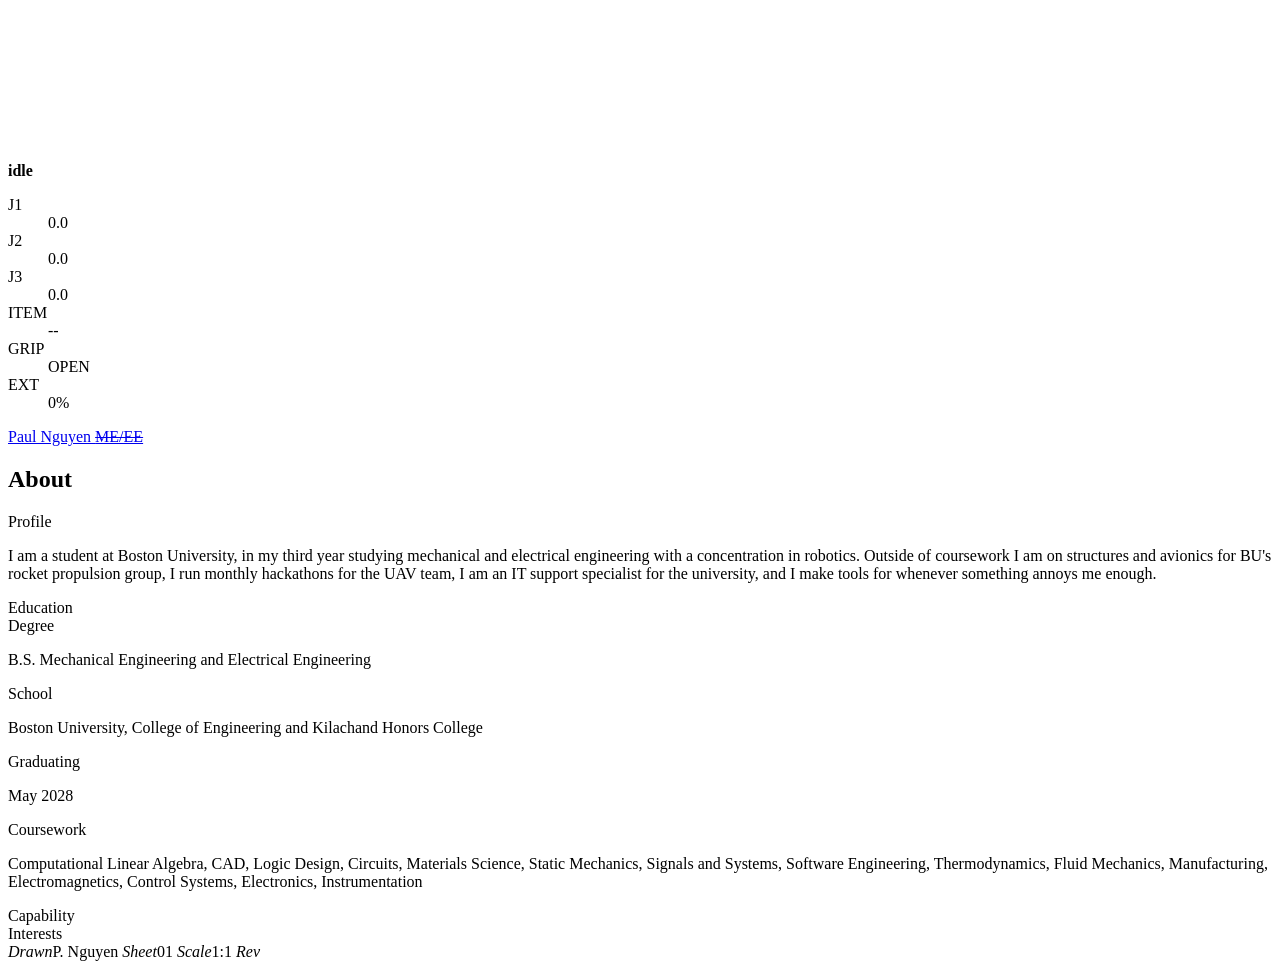
==== about.html @ bc16fede "Add files via upload" ====
<!DOCTYPE html>
<html lang="en">
<head>
<meta charset="UTF-8">
<meta name="viewport" content="width=device-width, initial-scale=1.0">
<title>About · Paul Nguyen</title>
<meta name="description" content="Paul Nguyen: education, capability and interests. Mechanical and electrical engineering at Boston University.">
<link rel="preconnect" href="https://fonts.googleapis.com">
<link rel="preconnect" href="https://fonts.gstatic.com" crossorigin>
<link href="https://fonts.googleapis.com/css2?family=Archivo:wght@400..800&family=DM+Mono:wght@400;500&display=swap" rel="stylesheet">
<link rel="stylesheet" href="assets/styles.css">
<link rel="icon" href="assets/favicon.svg" type="image/svg+xml">
<link rel="alternate icon" href="assets/favicon.ico" sizes="32x32">
<link rel="apple-touch-icon" href="assets/apple-touch-icon.png">
</head>
<body data-page="about">

<div class="frame" id="frame" aria-hidden="true"></div>

<div class="stage" id="stage" aria-hidden="true">
  <svg id="arm" xmlns="http://www.w3.org/2000/svg">
    <defs>
      <pattern id="hatch" width="6" height="6" patternUnits="userSpaceOnUse" patternTransform="rotate(45)">
        <line x1="0" y1="0" x2="0" y2="6" stroke="#10151A" stroke-width=".8"/>
      </pattern>
    </defs>
    <g id="gEnv"></g>
    <g id="gBase"></g>
    <g id="gChain"></g>
    <g id="gStrut"></g>
  </svg>
</div>

<div class="note">
  <b id="nMode">idle</b>
  <dl>
    <dt>J1</dt><dd id="nJ1">0.0</dd>
    <dt>J2</dt><dd id="nJ2">0.0</dd>
    <dt>J3</dt><dd id="nJ3">0.0</dd>
    <dt>ITEM</dt><dd id="nI">--</dd>
    <dt>GRIP</dt><dd id="nP">OPEN</dd>
    <dt>EXT</dt><dd id="nR" class="m">0%</dd>
  </dl>
</div>

<header class="bar">
  <a class="brand" href="index.html">Paul Nguyen <s>ME/EE</s></a>
  <nav class="tabs" id="tabs" aria-label="Sections"></nav>
</header>

<main class="shell" id="shell">

  <section class="view on" data-view="about">
    <div class="band"><h2>About</h2><span class="tag">Profile</span></div>
    <div class="brief">
      <p class="lede">I am a student at Boston University, in my third year studying mechanical and electrical engineering with a concentration in robotics. Outside of coursework I am on structures and avionics for BU's rocket propulsion group, I run monthly hackathons for the UAV team, I am an IT support specialist for the university, and I make tools for whenever something annoys me enough.</p>
      <div class="figs" id="aboutFigs"></div>
    </div>

    <div class="sub">Education</div>
    <div class="rows">
      <div data-target>
        <div class="k">Degree</div>
        <div class="v"><p class="set">B.S. Mechanical Engineering and Electrical Engineering</p></div>
      </div>
      <div data-target>
        <div class="k">School</div>
        <div class="v"><p class="set">Boston University, College of Engineering and Kilachand Honors College</p></div>
      </div>
      <div data-target>
        <div class="k">Graduating</div>
        <div class="v"><p class="set">May 2028</p></div>
      </div>
      <div data-target>
        <div class="k">Coursework</div>
        <div class="v"><p class="set">Computational Linear Algebra, CAD, Logic Design, Circuits, Materials Science, Static Mechanics, Signals and Systems, Software Engineering, Thermodynamics, Fluid Mechanics, Manufacturing, Electromagnetics, Control Systems, Electronics, Instrumentation</p></div>
      </div>
    </div>

    <div class="sub">Capability</div>
    <div class="skills" id="capability"></div>

    <div class="sub">Interests</div>
    <div class="tiles" id="interests"></div>
  </section>

</main>

<div class="titleblock">
  <div>
    <span><em>Drawn</em>P. Nguyen</span>
    <span><em>Sheet</em><i id="tbSheet" style="font-style:normal">01</i></span>
    <span><em>Scale</em>1:1</span>
    <span><em>Rev</em><i id="tbYear" style="font-style:normal"></i></span>
  </div>
</div>

<script src="assets/content.js"></script>
<script src="assets/site.js"></script>
<script src="assets/arm.js"></script>
</body>
</html>
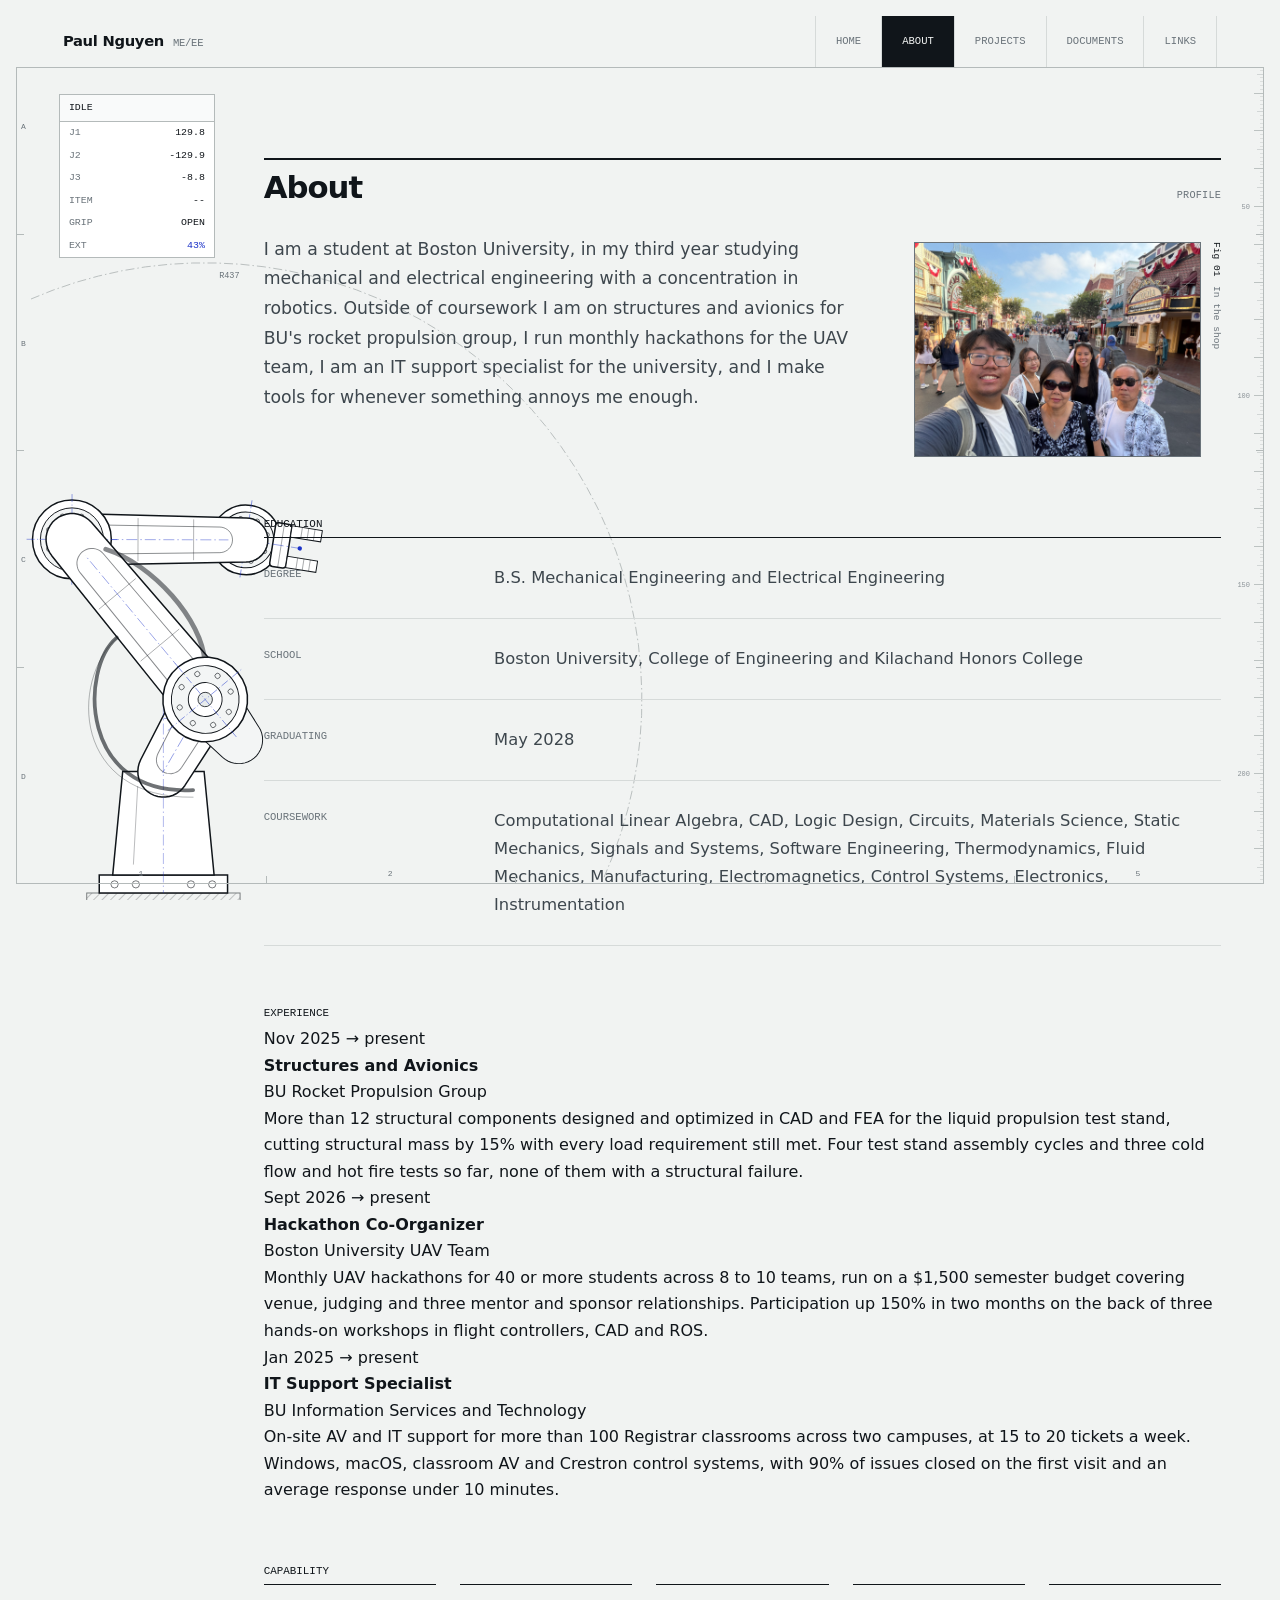
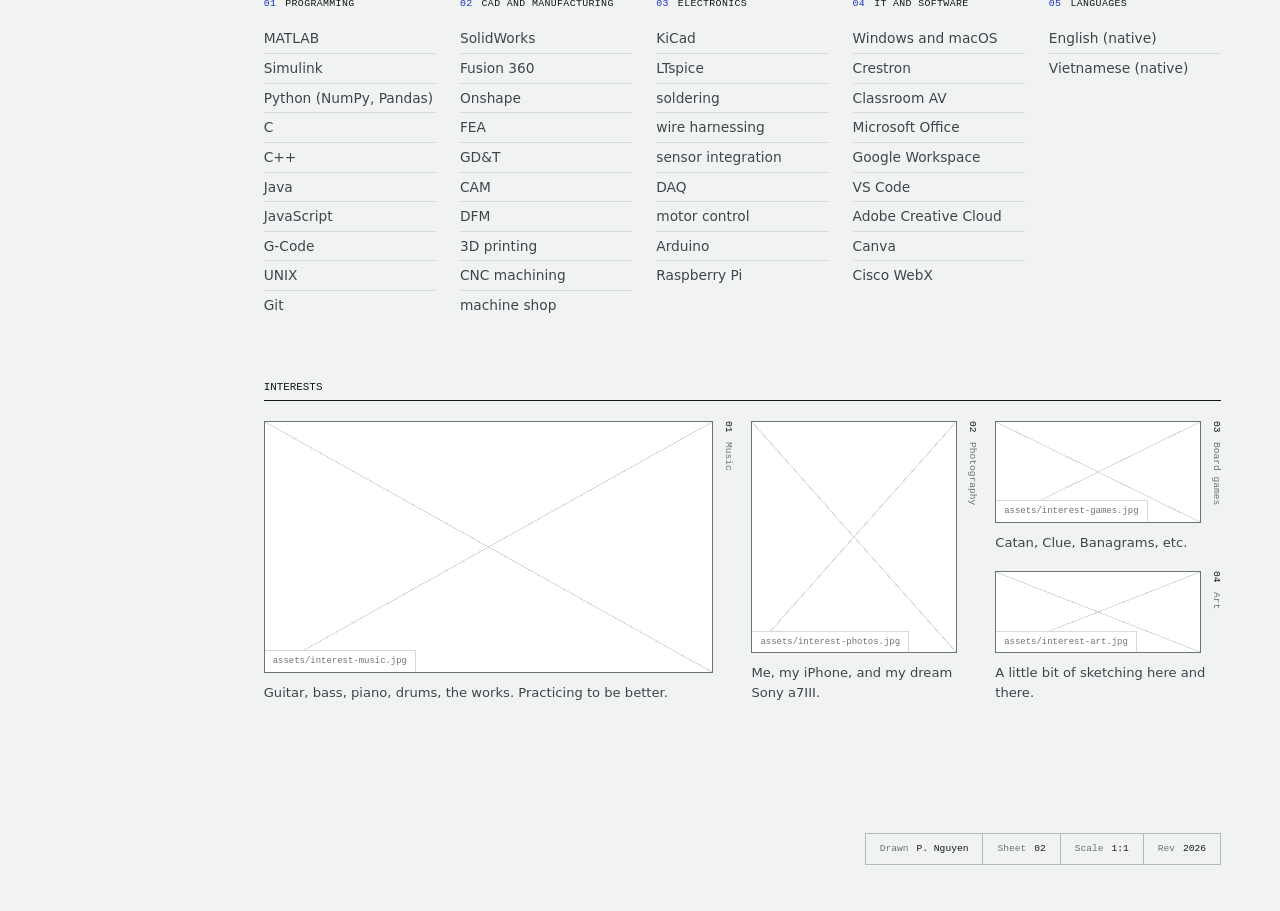
==== commit 3a313d00: "Add files via upload" ====
--- a/about.html
+++ b/about.html
@@ -16,6 +16,32 @@
 <body data-page="about">
 
 <div class="frame" id="frame" aria-hidden="true"></div>
+
+<dialog class="sheet" id="intDlg" aria-labelledby="intTitle">
+  <div class="sheet-head">
+    <span class="sheet-no" id="intNo" aria-live="polite"></span>
+    <button class="sheet-x" id="intX" type="button" aria-label="Close">&#215;</button>
+  </div>
+  <button class="sheet-b prev" id="intPrev" type="button" aria-label="Previous interest">&#8249;</button>
+  <button class="sheet-b next" id="intNext" type="button" aria-label="Next interest">&#8250;</button>
+  <div class="sheet-body">
+    <div class="sheet-grid one">
+      <div class="sheet-tx"><h3 id="intTitle"></h3></div>
+      <div class="sheet-fig" id="intFig"></div>
+    </div>
+  </div>
+</dialog>
+
+<dialog class="lens" id="lens" aria-label="Enlarged view">
+  <button class="shots-b prev" id="lensPrev" type="button" aria-label="Previous picture">&#8249;</button>
+  <button class="shots-b next" id="lensNext" type="button" aria-label="Next picture">&#8250;</button>
+  <div class="lens-box" id="lensBox"></div>
+  <div class="lens-foot">
+    <span id="lensCap"></span>
+    <span class="lens-no" id="lensNo"></span>
+    <button class="lens-x" id="lensX" type="button" aria-label="Close">&#215;</button>
+  </div>
+</dialog>
 
 <div class="stage" id="stage" aria-hidden="true">
   <svg id="arm" xmlns="http://www.w3.org/2000/svg">
@@ -77,6 +103,34 @@
       </div>
     </div>
 
+    <div class="sub">Experience</div>
+    <div class="track">
+      <div class="stint" data-target>
+        <div class="st-when">Nov 2025 &rarr; present</div>
+        <div>
+          <h4>Structures and Avionics</h4>
+          <div class="st-org">BU Rocket Propulsion Group</div>
+          <p>More than 12 structural components designed and optimized in CAD and FEA for the liquid propulsion test stand, cutting structural mass by 15% with every load requirement still met. Four test stand assembly cycles and three cold flow and hot fire tests so far, none of them with a structural failure.</p>
+        </div>
+      </div>
+      <div class="stint" data-target>
+        <div class="st-when">Sept 2026 &rarr; present</div>
+        <div>
+          <h4>Hackathon Co-Organizer</h4>
+          <div class="st-org">Boston University UAV Team</div>
+          <p>Monthly UAV hackathons for 40 or more students across 8 to 10 teams, run on a $1,500 semester budget covering venue, judging and three mentor and sponsor relationships. Participation up 150% in two months on the back of three hands-on workshops in flight controllers, CAD and ROS.</p>
+        </div>
+      </div>
+      <div class="stint" data-target>
+        <div class="st-when">Jan 2025 &rarr; present</div>
+        <div>
+          <h4>IT Support Specialist</h4>
+          <div class="st-org">BU Information Services and Technology</div>
+          <p>On-site AV and IT support for more than 100 Registrar classrooms across two campuses, at 15 to 20 tickets a week. Windows, macOS, classroom AV and Crestron control systems, with 90% of issues closed on the first visit and an average response under 10 minutes.</p>
+        </div>
+      </div>
+    </div>
+
     <div class="sub">Capability</div>
     <div class="skills" id="capability"></div>
 
@@ -99,4 +153,4 @@
 <script src="assets/site.js"></script>
 <script src="assets/arm.js"></script>
 </body>
-</html>
+</html>
--- a/assets/styles.css
+++ b/assets/styles.css
@@ -0,0 +1,923 @@
+/* ===========================================================
+   SHEET TOKENS
+   =========================================================== */
+:root{
+  color-scheme: light;
+
+  --paper:  #F1F3F2;
+  --sheet:  #F9FAFA;
+  --white:  #FFFFFF;
+
+  --ink:    #10151A;
+  --ink-2:  #3D464D;
+  --ink-3:  #6A737A;
+
+  --rule:   #D6DAD9;
+  --rule-2: #B4BABA;
+
+  --mark:   #1B32C8;
+  --hover:  #FFFFFF;
+
+  --mono: 'DM Mono', ui-monospace, 'SFMono-Regular', Menlo, Consolas, monospace;
+  --sans: 'Archivo', system-ui, -apple-system, 'Segoe UI', Helvetica, sans-serif;
+
+  --bar: 52px;
+  --inset: 16px;
+  --pad: clamp(22px, 4.6vw, 62px);
+  --lane: 0px;
+}
+@media (min-width: 920px){ :root{ --lane: clamp(150px, 16vw, 250px); } }
+
+*{ box-sizing: border-box; margin: 0; padding: 0; border-radius: 0; }
+
+body{
+  background: var(--paper);
+  color: var(--ink);
+  font-family: var(--sans);
+  font-size: 16px;
+  line-height: 1.66;
+  min-height: 100vh;
+  overflow-x: hidden;
+  -webkit-font-smoothing: antialiased;
+}
+body::before{
+  content:"";
+  position: fixed; top: 0; left: 0; right: 0;
+  height: var(--inset);
+  background: var(--paper);
+  z-index: 44;
+}
+
+a{ color: inherit; }
+::selection{ background: var(--mark); color: #fff; }
+:focus-visible{ outline: 2px solid var(--mark); outline-offset: 2px; }
+
+/* ===========================================================
+   DRAWING FRAME
+   =========================================================== */
+.frame{
+  position: fixed;
+  inset: var(--inset);
+  border: 1px solid var(--rule-2);
+  pointer-events: none;
+  z-index: 40;
+}
+.frame i{
+  position: absolute;
+  font-family: var(--mono);
+  font-size: 8px;
+  color: var(--ink-3);
+  font-style: normal;
+}
+@media (max-width: 919px){ :root{ --inset: 8px; } .frame i{ display: none; } }
+
+/* ===========================================================
+   TYPE
+   =========================================================== */
+h1,h2,h3{ font-family: var(--sans); line-height: 1.14; }
+h1{ font-weight: 800; letter-spacing: -.045em; line-height: .95; }
+h2{ font-weight: 700; letter-spacing: -.032em; }
+h3{ font-weight: 700; letter-spacing: -.018em; }
+
+.tag{
+  font-family: var(--mono);
+  font-size: .64rem;
+  color: var(--ink-3);
+  text-transform: uppercase;
+  letter-spacing: .02em;
+}
+
+/* ===========================================================
+   NAV
+   =========================================================== */
+.bar{
+  position: fixed;
+  top: var(--inset); left: var(--inset); right: var(--inset);
+  height: var(--bar);
+  display: flex; align-items: center; justify-content: space-between;
+  gap: 14px;
+  padding: 0 calc(var(--pad) - var(--inset) + 4px);
+  background: var(--paper);
+  border-bottom: 1px solid var(--rule-2);
+  z-index: 45;
+}
+
+.brand{
+  font-family: var(--sans);
+  font-size: .92rem;
+  font-weight: 700;
+  letter-spacing: -.02em;
+  text-decoration: none;
+  white-space: nowrap;
+  display: flex; align-items: baseline; gap: 9px;
+}
+.brand s{ text-decoration: none; color: var(--ink-3); font-weight: 400; font-family: var(--mono); font-size: .66rem; }
+
+.tabs{ display: flex; align-items: stretch; overflow-x: auto; scrollbar-width: none; height: 100%; }
+.tabs::-webkit-scrollbar{ display: none; }
+
+.tab{
+  appearance: none; background: none; border: 0;
+  display: flex; align-items: center;
+  text-decoration: none;
+  border-left: 1px solid var(--rule);
+  font-family: var(--mono);
+  font-size: .66rem;
+  text-transform: uppercase;
+  color: var(--ink-3);
+  padding: 0 clamp(10px, 1.6vw, 20px);
+  cursor: pointer;
+  white-space: nowrap;
+  transition: color .15s, background .15s;
+}
+.tab:last-child{ border-right: 1px solid var(--rule); }
+.tab:hover{ color: var(--ink); background: var(--sheet); }
+.tab[aria-current]{ color: var(--paper); background: var(--ink); }
+
+/* ===========================================================
+   ARM STAGE
+   =========================================================== */
+.stage{
+  position: fixed;
+  left: 0; right: 0; bottom: 0;
+  height: 150px;
+  z-index: 6;
+  pointer-events: none;
+  background: var(--paper);
+  border-top: 1px solid var(--rule-2);
+}
+.stage svg{ width: 100%; height: 100%; display: block; }
+@media (min-width: 920px){
+  .stage{ top: 0; height: auto; z-index: 1; background: none; border-top: 0; }
+}
+
+.note{
+  position: fixed;
+  right: calc(var(--inset) + 10px); bottom: calc(var(--inset) + 10px);
+  z-index: 7;
+  background: var(--white);
+  border: 1px solid var(--rule-2);
+  font-family: var(--mono);
+  font-size: .58rem;
+  pointer-events: none;
+  min-width: 132px;
+}
+@media (min-width: 920px){
+  .note{
+    left: var(--pad); right: auto;
+    top: calc(var(--inset) + var(--bar) + 26px); bottom: auto;
+    z-index: 3;
+    font-size: .62rem;
+    min-width: 156px;
+  }
+}
+.note b{
+  display: block; font-weight: 500;
+  padding: 5px 9px;
+  border-bottom: 1px solid var(--rule-2);
+  background: var(--sheet);
+  text-transform: uppercase;
+}
+.note dl{ display: grid; grid-template-columns: auto auto; }
+.note dt, .note dd{ padding: 3px 9px; }
+.note dt{ color: var(--ink-3); }
+.note dd{ text-align: right; font-variant-numeric: tabular-nums; }
+.note dd.m{ color: var(--mark); }
+
+/* ===========================================================
+   SHELL
+   =========================================================== */
+.shell{
+  position: relative;
+  z-index: 2;
+  max-width: 1460px;
+  margin: 0 auto;
+  padding-top: calc(var(--inset) + var(--bar) + clamp(40px, 7vw, 92px));
+  padding-bottom: 190px;
+  padding-left: calc(var(--pad) + var(--lane));
+  padding-right: var(--pad);
+}
+@media (min-width: 920px){ .shell{ padding-bottom: 130px; } }
+
+.view{ display: none; }
+.view.on{ display: block; }
+
+.band{
+  display: flex; align-items: baseline; gap: 16px;
+  border-top: 2px solid var(--ink);
+  padding-top: 10px;
+  margin-bottom: 30px;
+}
+.band h2{ font-size: clamp(1.3rem, 2.4vw, 2rem); }
+.band .tag{ margin-left: auto; white-space: nowrap; }
+
+.lede{
+  color: var(--ink-2);
+  max-width: 66ch;
+  font-size: 1.08rem;
+  line-height: 1.72;
+  margin-bottom: 46px;
+}
+.lede a{ color: var(--mark); text-decoration: underline; text-underline-offset: 3px; text-decoration-thickness: 1px; }
+
+/* ===========================================================
+   HOME
+   =========================================================== */
+.hero{
+  min-height: max(430px, calc(100vh - 380px));
+  display: flex; flex-direction: column; justify-content: center;
+  /* named once so the plate beside the name can be cut from the same figure */
+  --title: clamp(2.5rem, 8.6vw, 7.4rem);
+}
+.hero .hcol{ min-width: 0; }
+.hero .me{ margin: 30px 0 0; width: 100%; max-width: 380px; }
+.hero .me .plate{ aspect-ratio: 3 / 2; }
+
+/* The name and the portrait share a row and sit on the same baseline, so the
+   rule beneath can run straight across under both of them rather than stopping
+   where the text stops. The name column is only as wide as the name itself and
+   the pair is packed to the left, so the plate sits right beside it instead of
+   being pushed out to the far edge of the sheet. */
+@media (min-width: 1000px){
+  /* The rule is only as long as the thing it sits under, so the top block
+     sizes to its own content rather than stretching across the sheet. */
+  .hero .htop{ align-self: start; width: max-content; max-width: 100%; }
+
+  /* Two columns, two rows. The strapline keeps the first row to itself and the
+     name and the plate share the second, so the plate can be sized against the
+     name alone rather than against the name plus the line above it, which is
+     what used to leave it standing proud of the title. The column that holds
+     the text is dissolved into the row rather than nested inside it, so both
+     of its children become cells of this grid. */
+  .hero .hrow{
+    display: grid;
+    grid-template-columns: minmax(0, max-content) clamp(250px, 26vw, 382px);
+    grid-template-rows: auto auto;
+    justify-content: start;
+    align-items: end;
+    column-gap: clamp(22px, 2.6vw, 40px);
+  }
+  .hero .hcol{ display: contents; }
+  .hero .over{ grid-column: 1; grid-row: 1; min-width: 0; }
+  .hero h1{ grid-column: 1; grid-row: 2; min-width: 0; }
+
+  /* Stretched to the name's height with its ratio released, so the picture and
+     the title begin and end on the same two lines. */
+  /* The plate runs the full height of the text beside it, from the cap line of
+     the strapline down to the name's baseline, so both columns of the block
+     start and stop together. A line of type is taller than the letters in it,
+     so each end is inset by the air the line box carries: a flat 3px under the
+     strapline's box, and about .108em of the title above its own baseline. */
+  .hero .me{
+    grid-column: 2; grid-row: 1 / -1;
+    max-width: none; position: relative;
+    align-self: stretch;
+    margin: 3px 0 calc(var(--title) * .108);
+  }
+  /* The picture is lifted out of the flow and pinned to the cell, so its own
+     proportions cannot push the row taller than the name that sets it. */
+  .hero .me .plate{ position: absolute; inset: 0; aspect-ratio: auto; }
+
+  /* Captioned like every other plate, but lifted out of the flow here so the
+     rule beneath still ends at the plate's edge rather than the caption's. */
+  .hero .me .cap{
+    position: absolute; left: 100%; top: 0; bottom: 0;
+    margin-left: 11px;
+    white-space: nowrap;
+  }
+}
+
+/* A scale down the right edge of the sheet, in real millimetres, as fine as a
+   rule on a drawing and meant to be noticed only when looked for. */
+.frame u{
+  position: absolute;
+  right: 0;
+  background: var(--rule-2);
+  height: 1px;
+}
+.frame u.t{ opacity: .34; }
+.frame u.f{ opacity: .5; }
+.frame u.c{ opacity: .85; }
+.frame b{
+  position: absolute; right: 13px;
+  font-family: var(--mono); font-size: 7px; font-weight: 400;
+  color: var(--ink-3); opacity: .75;
+}
+
+.hero .over{
+  font-family: var(--mono); font-size: .66rem;
+  text-transform: uppercase; color: var(--ink-3);
+  margin-bottom: clamp(18px, 3vw, 30px);
+}
+.hero h1{ font-size: var(--title); }
+.hero h1 span{ display: block; }
+.hero h1 i{ font-style: normal; display: inline-block; }
+body.editing .hero h1 i{ cursor: grab; }
+body.editing .hero h1 i.held{ color: var(--mark); cursor: grabbing; }
+
+.ruleplot{ display: block; width: 100%; max-width: 760px; height: 22px; margin: 10px 0 28px; overflow: visible; }
+@media (min-width: 1000px){ .hero .ruleplot{ max-width: none; margin-top: 18px; } }
+.ruleplot path{ stroke: var(--mark); stroke-width: 1; fill: none; }
+
+.hero p{
+  max-width: 56ch;
+  color: var(--ink-2);
+  font-size: clamp(1.02rem, 1.5vw, 1.16rem);
+  line-height: 1.72;
+  margin-bottom: 36px;
+}
+
+.go{ display: flex; flex-wrap: wrap; gap: 10px; }
+.go button, .go a{
+  appearance: none; cursor: pointer;
+  display: inline-block; text-decoration: none;
+  font-family: var(--mono); font-size: .68rem;
+  text-transform: uppercase;
+  padding: 12px 22px;
+  border: 1px solid var(--ink);
+  background: var(--ink); color: var(--paper);
+  transition: background .15s, color .15s, border-color .15s;
+}
+.go button.alt, .go a.alt{ background: none; color: var(--ink); }
+.go button:hover, .go a:hover{ background: var(--mark); border-color: var(--mark); color: #fff; }
+
+/* ===========================================================
+   PROJECT SHEET
+   =========================================================== */
+.plan{ display: grid; grid-template-columns: 1fr; }
+
+.job{
+  border-top: 1px solid var(--rule);
+  padding: clamp(24px, 3vw, 40px) 0;
+  transition: background .15s;
+}
+.job:first-child{ border-top: 1px solid var(--ink); }
+
+.jn{ font-family: var(--mono); font-size: .64rem; color: var(--ink-3); margin-bottom: 14px; }
+.job:hover .jn{ color: var(--mark); }
+
+.job h3{ margin-bottom: 8px; }
+.job .when{ font-family: var(--mono); font-size: .66rem; color: var(--ink-3); margin-top: 3px; }
+.job p{ color: var(--ink-2); font-size: 1rem; line-height: 1.7; margin-top: 15px; }
+.job .fig{ margin-bottom: 18px; }
+
+.feat{ --jt: clamp(1.45rem, 2.7vw, 2.15rem); }
+.feat h3{ font-size: var(--jt); }
+.half h3{ font-size: clamp(1.1rem, 1.6vw, 1.34rem); }
+.feat .plate{ aspect-ratio: 3 / 2; }
+.half .plate{ aspect-ratio: 3 / 2; }
+
+@media (min-width: 1040px){
+  .plan{ grid-template-columns: 1fr 1fr; }
+
+  /* every third project runs the full width of the sheet, alternating the side
+     its plate sits on, so the page does not read as one repeated block */
+  .feat{
+    grid-column: 1 / -1;
+    display: grid;
+    grid-template-columns: minmax(0, 5fr) minmax(0, 7fr);
+    column-gap: clamp(26px, 3.4vw, 58px);
+    /* the picture and the writing start together rather than the picture
+       floating at the middle of a column it is not the same height as */
+    align-items: start;
+  }
+  .feat .jn{
+    grid-column: 1 / -1;
+    font-size: clamp(1.25rem, 1.9vw, 1.8rem);
+    color: var(--rule-2);
+    margin-bottom: 14px;
+  }
+  .feat .fig{
+    grid-column: 1; grid-row: 2; margin-bottom: 0;
+    margin-top: calc(var(--jt) * .13);   /* down to the title's cap line */
+  }
+  .feat .jtx{ grid-column: 2; grid-row: 2; }
+  .feat.flip{ grid-template-columns: minmax(0, 7fr) minmax(0, 5fr); }
+  .feat.flip .fig{ grid-column: 2; }
+  .feat.flip .jtx{ grid-column: 1; }
+
+  .half{ padding-right: clamp(20px, 2.6vw, 44px); }
+  .half.r{
+    padding-right: 0;
+    padding-left: clamp(20px, 2.6vw, 44px);
+    border-left: 1px solid var(--rule);
+  }
+}
+
+.spec{ margin-top: 16px; display: flex; flex-wrap: wrap; row-gap: 4px; }
+.spec span{
+  font-family: var(--mono); font-size: .6rem; text-transform: uppercase;
+  color: var(--ink-3); padding: 0 11px; border-left: 1px solid var(--rule-2);
+}
+.spec span:first-child{ padding-left: 0; border-left: 0; }
+
+/* ===========================================================
+   CATALOG (web apps)
+   =========================================================== */
+.group{ margin-bottom: 54px; }
+.group:last-child{ margin-bottom: 0; }
+.gname{
+  display: flex; align-items: baseline; gap: 12px;
+  font-family: var(--mono); font-size: .68rem;
+  text-transform: uppercase; color: var(--ink);
+  margin-bottom: 4px;
+}
+.gname s{ text-decoration: none; color: var(--ink-3); font-size: .9em; }
+
+.cat{ border-top: 1px solid var(--ink); }
+@media (min-width: 1040px){
+  .cat{ display: grid; grid-template-columns: 1fr 1fr; }
+  .cat .item:nth-child(odd){ border-right: 1px solid var(--rule); padding-right: clamp(20px, 2.6vw, 38px); }
+  .cat .item:nth-child(even){ padding-left: clamp(20px, 2.6vw, 38px); }
+  /* a card left on its own at the end of a group takes the whole row */
+  .cat .item:last-child:nth-child(odd){
+    grid-column: 1 / -1;
+    border-right: 0;
+    padding-right: 0;
+  }
+}
+
+.item{
+  padding: clamp(19px, 2.2vw, 27px) 0;
+  border-bottom: 1px solid var(--rule);
+  transition: background .15s;
+}
+.item .head{ display: flex; align-items: center; gap: 14px; margin-bottom: 11px; }
+.item .ic{
+  width: 40px; height: 40px; flex-shrink: 0;
+  border: 1px solid var(--rule-2);
+  background: var(--white);
+  color: var(--ink);
+  display: grid; place-items: center;
+  transition: border-color .15s, color .15s;
+}
+.item .ic svg{ width: 22px; height: 22px; display: block; }
+.item:hover .ic{ border-color: var(--mark); color: var(--mark); }
+.item h3 a{ text-decoration: none; transition: color .15s; }
+.item:hover h3 a{ color: var(--mark); }
+.item h3{ font-size: clamp(1.06rem, 1.5vw, 1.26rem); }
+.item p{ color: var(--ink-2); font-size: .98rem; line-height: 1.68; margin-bottom: 16px; max-width: 50ch; }
+.item .out{ display: flex; gap: 22px; }
+.job .out{ display: flex; gap: 22px; margin-top: 18px; }
+.item .out a, .file .out a, .job .out a{
+  font-family: var(--mono); font-size: .64rem; text-transform: uppercase;
+  text-decoration: none; color: var(--ink);
+  border-bottom: 1px solid var(--rule-2);
+  padding-bottom: 2px;
+  transition: color .15s, border-color .15s;
+}
+.item .out a:hover, .file .out a:hover, .job .out a:hover{ color: var(--mark); border-color: var(--mark); }
+
+.plain{ border-top: 1px solid var(--ink); }
+.plain a{
+  display: flex; justify-content: space-between; gap: 18px;
+  padding: 13px 0; border-bottom: 1px solid var(--rule);
+  text-decoration: none; transition: background .15s;
+  font-family: var(--mono); font-size: .68rem;
+}
+.plain a:hover b{ color: var(--mark); }
+.plain b{ font-weight: 400; transition: color .15s; }
+.plain s{ text-decoration: none; color: var(--ink-3); text-align: right; }
+
+/* ===========================================================
+   ROWS (about)
+   =========================================================== */
+.sub{
+  font-family: var(--mono); font-size: .68rem;
+  text-transform: uppercase; color: var(--ink);
+  margin: 58px 0 4px;
+}
+.sub:first-of-type{ margin-top: 0; }
+
+.rows{ border-top: 1px solid var(--ink); }
+.rows > div{
+  display: grid;
+  grid-template-columns: 12em minmax(0, 1fr);
+  gap: 0 clamp(20px, 3vw, 44px);
+  padding: clamp(18px, 2.2vw, 26px) 0;
+  border-bottom: 1px solid var(--rule);
+  transition: background .15s;
+}
+@media (max-width: 860px){
+  .rows > div{ grid-template-columns: 1fr; gap: 9px; }
+}
+.rows .k{ font-family: var(--mono); font-size: .66rem; text-transform: uppercase; color: var(--ink-3); padding-top: .25em; }
+.rows .v{ max-width: 68ch; font-size: 1.02rem; line-height: 1.72; }
+.rows .v h3{ font-size: 1.22rem; margin-bottom: 4px; }
+.rows .v .who{ font-family: var(--mono); font-size: .66rem; color: var(--mark); margin-bottom: 12px; }
+.rows .v p{ color: var(--ink-2); }
+.rows .v p + p{ margin-top: 11px; }
+.rows .v .set{ color: var(--ink-2); }
+
+/* Hovering a block lifts it to white and drops a mark in the margin beside
+   it, the way a revision bar flags a changed row on a drawing. The wash on
+   its own was an eight point lift on paper, which is near enough invisible;
+   the bar is what actually tells you where you are. Both live on a layer
+   behind the block rather than in its padding, so the rules, the text and
+   the layout all stay exactly where they were. */
+.rows > div, .item, .file, .reach a, .plain a, .job,
+.skill, .tile{ position: relative; }
+.rows > div::after, .item::after, .file::after,
+.reach a::after, .plain a::after, .job::after,
+.skill::after, .tile::after{
+  content: "";
+  position: absolute;
+  inset: 0 -14px;
+  z-index: -1;
+  pointer-events: none;
+  background: var(--hover);
+  opacity: 0;
+  transition: opacity .15s;
+}
+.rows > div:hover::after, .item:hover::after, .file:hover::after,
+.reach a:hover::after, .plain a:hover::after, .job:hover::after,
+.skill:hover::after, .tile:hover::after{ opacity: 1; }
+/* the legend columns and the picture tiles sit in tight grids, so their wash
+   bleeds less than a full width row's would and never reaches its neighbour */
+.skill::after, .tile::after{ inset: -9px -10px; }
+
+/* A section label belongs to what it labels. It takes the wash on its own
+   hover and again whenever something inside the block beneath it is hovered,
+   so a highlight in a section no longer stops short of the title above it and
+   read as the wash being cut off rather than the section being picked out.
+   These labels are already only as wide as their words, so the wash sits on
+   them as a tab rather than running the width of the sheet. */
+.sub, .gname{ position: relative; }
+.sub::after, .gname::after{
+  content: "";
+  position: absolute;
+  inset: -7px -12px;
+  z-index: -1;
+  pointer-events: none;
+  background: var(--hover);
+  opacity: 0;
+  transition: opacity .15s;
+}
+.sub:hover::after, .gname:hover::after{ opacity: 1; }
+/* kept as a rule of its own: a browser that does not know :has() drops the
+   whole rule it appears in, and the plain hover above should survive that */
+.sub:has(+ * > :hover)::after,
+.gname:has(+ * > :hover)::after{ opacity: 1; }
+
+/* text the arm is passing behind gets a translucent card, so it stays readable
+   without hiding the drawing underneath it */
+.vl{ position: relative; }
+.vl::before{
+  content: "";
+  position: absolute;
+  inset: -10px -15px;
+  background: var(--white);
+  opacity: 0;
+  z-index: -1;
+  pointer-events: none;
+  transition: opacity .34s ease;
+}
+.vl.lit::before{ opacity: .87; }
+
+/* blocks whose box is wider than their text, so the card hugs what it protects */
+.hero .over, .hero h1, .go, .sub, .gname{ width: max-content; max-width: 100%; }
+
+/* ===========================================================
+   FIGURE PLATES
+   =========================================================== */
+.figs{ display: grid; gap: 20px; margin-bottom: 50px; }
+@media (min-width: 820px){ .figs.two{ grid-template-columns: 1fr 1fr; } }
+
+/* A tile says one line; the rest of the drawing opens on top of the sheet.
+   Bordered, not floated: no shadow, nothing sliding in, it is simply there. */
+.more{
+  margin-top: 16px;
+  font-family: var(--mono); font-size: .64rem;
+  text-transform: uppercase; letter-spacing: .04em;
+  color: var(--ink-3);
+}
+.job:hover .more, .job:focus-visible .more{ color: var(--mark); }
+.job{ cursor: pointer; }
+.job:focus-visible{ outline: 2px solid var(--mark); outline-offset: 3px; }
+
+/* The sheet itself holds still and its body does the scrolling, so the head
+   stays put and the two steps can stand against the sheet's own edges rather
+   than drifting with the text. */
+.sheet{
+  width: min(920px, calc(100vw - 40px));
+  max-height: min(860px, calc(100vh - 56px));
+  margin: auto;
+  overflow: visible;
+  border: 1px solid var(--ink);
+  background: var(--sheet);
+  color: var(--ink);
+  padding: 0;
+}
+/* the column is hung on [open] rather than on .sheet itself: a bare display
+   here would beat the browser's own display:none for a shut dialog and leave
+   the sheet laid out on the page behind everything */
+.sheet[open]{ display: flex; flex-direction: column; }
+.sheet-body{ flex: 1 1 auto; min-height: 0; overflow: auto; }
+.sheet::backdrop{ background: rgba(241, 243, 242, .86); }
+
+.sheet-head{
+  flex: none;
+  display: flex; align-items: center; justify-content: space-between;
+  gap: 16px;
+  padding: 13px clamp(18px, 3vw, 30px);
+  border-bottom: 1px solid var(--ink);
+  background: var(--white);
+}
+.sheet-no{
+  font-family: var(--mono); font-size: .64rem;
+  text-transform: uppercase; letter-spacing: .05em; color: var(--ink-3);
+}
+.sheet-x{
+  appearance: none; cursor: pointer; line-height: 1;
+  font-family: var(--mono); font-size: 1.05rem;
+  width: 30px; height: 30px;
+  border: 1px solid var(--rule-2); background: var(--white); color: var(--ink);
+}
+.sheet-x:hover{ border-color: var(--ink); background: var(--paper); }
+
+/* A hand either side of the sheet, level with its middle, for stepping from
+   one project to the next without leaving it. Drawn as the bare mark rather
+   than a button: nothing to it but the stroke, which darkens under the
+   pointer. The sheet gives up a little width from 640 up so they have paper
+   of their own to stand on, clear of it; narrower than that there is none to
+   spare and they tuck into the gutter inside the edge. */
+.sheet-b{
+  position: absolute;
+  top: 50%; margin-top: -28px;
+  z-index: 3;
+  appearance: none; cursor: pointer; line-height: 1;
+  font-family: var(--mono); font-size: 1.5rem;
+  width: 30px; height: 56px;
+  padding: 0; border: 0; background: none;
+  color: var(--ink-3);
+  transition: color .15s;
+}
+.sheet-b:hover{ color: var(--ink); }
+.sheet-b.prev{ left: 0; }
+.sheet-b.next{ right: 0; }
+@media (min-width: 640px){
+  .sheet{ width: min(920px, calc(100vw - 104px)); }
+  .sheet-b.prev{ left: -36px; }
+  .sheet-b.next{ right: -36px; }
+}
+.sheet-b:hover{ border-color: var(--ink); background: var(--paper); }
+.sheet-b:focus-visible, .sheet-x:focus-visible{
+  outline: 2px solid var(--mark); outline-offset: 2px;
+}
+
+.sheet-grid{ display: grid; gap: clamp(20px, 3vw, 34px); padding: clamp(20px, 3vw, 34px); }
+@media (min-width: 760px){
+  .sheet-grid{ grid-template-columns: minmax(0, 1fr) minmax(0, 1.05fr); align-items: start; }
+}
+/* Where the steps tuck inside the sheet they are given a gutter of their own,
+   so they stand beside the drawing and the text rather than over them. */
+@media (max-width: 639px){
+  .sheet-grid{ padding-left: 34px; padding-right: 34px; }
+}
+.sheet-fig .fig{ margin: 0; }
+
+/* A project's photographs run as a strip pushed sideways, one view at a time,
+   so a project can show more than the one picture its tile has room for. Each
+   view takes the column whole, caption and all, rather than letting the next
+   one show at the edge where it would crowd the caption: the count and the
+   marks underneath are what say there is more, and they drive the strip. */
+.shots{
+  display: flex;
+  gap: 12px;
+  overflow-x: auto;
+  overscroll-behavior-x: contain;
+  scroll-snap-type: x mandatory;
+  scrollbar-width: none;
+}
+.shots::-webkit-scrollbar{ display: none; }
+.shots:focus-visible{ outline: 2px solid var(--mark); outline-offset: 4px; }
+.shots > .fig{
+  flex: 0 0 100%;
+  scroll-snap-align: start;
+  margin: 0;
+}
+.shots .plate{ aspect-ratio: 3 / 2; }
+
+.shots-nav{
+  display: flex; align-items: center; justify-content: space-between;
+  gap: 16px; margin-top: 13px;
+}
+.shots-no{
+  font-family: var(--mono); font-size: .6rem;
+  letter-spacing: .05em; color: var(--ink-3);
+}
+.shots-no i{ font-style: normal; color: var(--ink); }
+
+/* short rules rather than dots, in keeping with the rest of the sheet */
+.shots-dots{ display: flex; gap: 8px; }
+.shots-dots button{
+  appearance: none; cursor: pointer; padding: 0; position: relative;
+  width: 24px; height: 14px;
+  border: 0; background: none;
+}
+.shots-dots button::after{
+  content: "";
+  position: absolute; left: 0; right: 0; top: 50%;
+  border-top: 1px solid var(--rule-2);
+}
+.shots-dots button:hover::after{ border-top-color: var(--ink); }
+.shots-dots button[aria-current="true"]::after{ border-top: 2px solid var(--mark); }
+.shots-dots button:focus-visible{ outline: 2px solid var(--mark); outline-offset: 2px; }
+.sheet-tx h3{ font-size: clamp(1.25rem, 2.4vw, 1.75rem); margin-bottom: 9px; }
+.sheet-tx .who{ font-family: var(--mono); font-size: .66rem; color: var(--mark); }
+.sheet-tx .when{ font-family: var(--mono); font-size: .66rem; color: var(--ink-3); margin-top: 3px; }
+.sheet-tx p{ color: var(--ink-2); font-size: 1rem; line-height: 1.72; margin-top: 18px; }
+.sheet-tx .out{ margin-top: 20px; }
+.sheet-tx .out a{
+  display: inline-block;
+  font-family: var(--mono); font-size: .66rem;
+  text-transform: uppercase; letter-spacing: .04em;
+  color: var(--ink); text-decoration: none;
+  padding: 9px 18px; border: 1px solid var(--ink);
+}
+.sheet-tx .out a:hover{ background: var(--ink); color: var(--paper); }
+
+/* Capability, set as a row of columns the way a legend block is, so it does
+   not read as another run of the same rows the sections above use. Columns
+   are as many as fit, and each carries its own rule rather than sharing one. */
+.skills{
+  display: grid;
+  grid-template-columns: repeat(auto-fit, minmax(158px, 1fr));
+  gap: 30px 24px;
+}
+.skill{ min-width: 0; border-top: 1px solid var(--ink); padding-top: 11px; }
+.skill h4{
+  display: flex; gap: 9px; align-items: baseline;
+  font-family: var(--mono); font-size: .62rem; font-weight: 500;
+  text-transform: uppercase; letter-spacing: .035em; color: var(--ink);
+}
+.skill h4 i{ font-style: normal; color: var(--mark); }
+.skill ul{ list-style: none; margin-top: 12px; }
+.skill li{
+  font-size: .86rem; line-height: 1.5; color: var(--ink-2);
+  padding: 4px 0;
+  border-bottom: 1px solid var(--rule);
+}
+.skill li:last-child{ border-bottom: 0; }
+
+/* Interests: a run of plates in a few different sizes. The shapes come off
+   the grid rather than off each tile, so the pattern keeps working whatever
+   is in the list, and dense packing closes any hole a span would leave. */
+.tiles{
+  display: grid;
+  grid-template-columns: repeat(2, 1fr);
+  grid-auto-rows: minmax(112px, auto);
+  grid-auto-flow: dense;
+  gap: 16px;
+  border-top: 1px solid var(--ink);
+  padding-top: 20px;
+}
+@media (min-width: 720px){ .tiles{ grid-template-columns: repeat(4, 1fr); grid-auto-rows: minmax(132px, auto); gap: 18px; } }
+
+.tile{ margin: 0; display: flex; flex-direction: column; min-width: 0; }
+.tile .figwrap{ flex: 1; min-height: 76px; }
+.tile .plate{ aspect-ratio: auto; }
+.tile.wide{ grid-column: span 2; }
+.tile.tall{ grid-row: span 2; }
+.tile.big { grid-column: span 2; grid-row: span 2; }
+
+.tnote{
+  margin-top: 10px;
+  font-size: .82rem; line-height: 1.5; color: var(--ink-2);
+}
+
+/* the opening paragraph and its plate run alongside each other */
+@media (min-width: 1000px){
+  .brief{
+    display: grid;
+    grid-template-columns: minmax(0, 1fr) clamp(220px, 24vw, 310px);
+    align-items: start;
+    column-gap: clamp(34px, 5vw, 66px);
+  }
+  .brief{ margin-bottom: 10px; }
+  .brief .lede{ max-width: none; margin-bottom: 0; }
+  /* 7px is the air the blurb's first line carries above its capitals, so the
+     plate starts on the same line the reading does */
+  .brief .figs{ margin-bottom: 0; margin-top: 7px; }
+}
+
+/* Every plate on the site is captioned the same way: the note stands on its
+   side against the plate's right wall, the way it runs up the edge of a
+   drawing. Turned like that it is a line wide rather than a line tall, and it
+   sets its own column, so it never crowds the picture or runs off the sheet. */
+.fig, .figwrap{
+  margin: 0;
+  display: grid;
+  grid-template-columns: minmax(0, 1fr) auto;
+  column-gap: 11px;
+}
+.plate{
+  position: relative;
+  /* a drawn outline rather than a faint one: every picture on the sheet reads
+     as a framed detail view, the same weight wherever it appears */
+  border: 1px solid var(--ink-3);
+  background-color: var(--white);
+  aspect-ratio: 4 / 3;
+  overflow: hidden;
+  background-image:
+    linear-gradient(to bottom right, transparent calc(50% - .5px), var(--rule) calc(50% - .5px), var(--rule) calc(50% + .5px), transparent calc(50% + .5px)),
+    linear-gradient(to bottom left,  transparent calc(50% - .5px), var(--rule) calc(50% - .5px), var(--rule) calc(50% + .5px), transparent calc(50% + .5px));
+}
+.plate img, .plate video{
+  width: 100%; height: 100%; object-fit: cover; display: block;
+  background: var(--white);
+}
+.plate .fn{
+  position: absolute; left: 0; bottom: 0;
+  font-family: var(--mono); font-size: .56rem; color: var(--ink-3);
+  background: var(--white);
+  border-top: 1px solid var(--rule); border-right: 1px solid var(--rule);
+  padding: 3px 8px;
+}
+.plate.has{ background-image: none; }
+.plate.has .fn{ display: none; }
+
+.cap{
+  display: flex; gap: 10px;
+  font-family: var(--mono); font-size: .6rem; color: var(--ink-3);
+  align-self: stretch;
+  writing-mode: vertical-rl;
+  flex-direction: row;
+  align-items: flex-start;
+  line-height: 1;
+}
+.cap b{ font-weight: 500; color: var(--ink); }
+
+.item .fig{ margin-bottom: 15px; }
+
+/* ===========================================================
+   DOCUMENTS
+   =========================================================== */
+.file{
+  display: flex; align-items: center; justify-content: space-between;
+  gap: 24px; flex-wrap: wrap;
+  border-top: 1px solid var(--ink); border-bottom: 1px solid var(--rule);
+  padding: 28px 0;
+  transition: background .15s;
+}
+.file h3{ font-size: 1.3rem; margin-bottom: 6px; }
+.file p{ color: var(--ink-2); font-size: 1rem; }
+.file .out{ display: flex; gap: 22px; }
+
+.reach{ border-top: 1px solid var(--ink); }
+.reach a{
+  display: grid; grid-template-columns: 6.6em 1fr;
+  gap: 16px; align-items: baseline;
+  padding: 17px 0; border-bottom: 1px solid var(--rule);
+  text-decoration: none; transition: background .15s;
+}
+.reach a:hover .v{ color: var(--mark); }
+.reach .k{ font-family: var(--mono); font-size: .64rem; text-transform: uppercase; color: var(--ink-3); }
+.reach .v{ font-size: 1.06rem; transition: color .15s; }
+
+/* ===========================================================
+   TITLE BLOCK
+   =========================================================== */
+.titleblock{
+  position: relative; z-index: 2;
+  max-width: 1460px; margin: 0 auto;
+  padding: 0 var(--pad) 190px;
+  padding-left: calc(var(--pad) + var(--lane));
+}
+@media (min-width: 920px){
+  .titleblock{ padding-bottom: 46px; }
+  /* bottom right, where a drawing puts it, and clear of the robot's pedestal */
+  .titleblock div{ width: max-content; max-width: 100%; margin-left: auto; }
+}
+.titleblock div{
+  position: relative;
+  display: flex; flex-wrap: wrap;
+  border: 1px solid var(--rule-2);
+  font-family: var(--mono); font-size: .6rem;
+}
+.titleblock span{ padding: 7px 14px; border-left: 1px solid var(--rule-2); display: flex; gap: 8px; }
+
+/* A note in the corner of the sheet, not a call to action: same rule weight
+   and same type as the title block it sits beside. */
+.tbrow{ display: flex; align-items: stretch; gap: 10px; border: 0 !important; }
+.edit{ display: flex; align-items: stretch; }
+.edit button{
+  appearance: none; cursor: pointer;
+  font-family: var(--mono); font-size: .6rem;
+  text-transform: uppercase; letter-spacing: .04em;
+  padding: 7px 14px;
+  border: 1px solid var(--rule-2);
+  border-left-width: 0;
+  background: none; color: var(--ink-3);
+  transition: color .15s, border-color .15s, background .15s;
+}
+.edit button:first-child{ border-left-width: 1px; }
+.edit button:hover{ color: var(--ink); border-color: var(--ink); }
+.edit button[aria-pressed="true"]{ color: var(--paper); background: var(--ink); border-color: var(--ink); }
+@media (max-width: 919px){ .edit{ display: none; } }
+.titleblock span:first-child{ border-left: 0; }
+.titleblock em{ font-style: normal; color: var(--ink-3); }
+
+@media (prefers-reduced-motion: reduce){
+  *, *::before, *::after{ animation-duration: .01ms !important; transition-duration: .01ms !important; }
+}
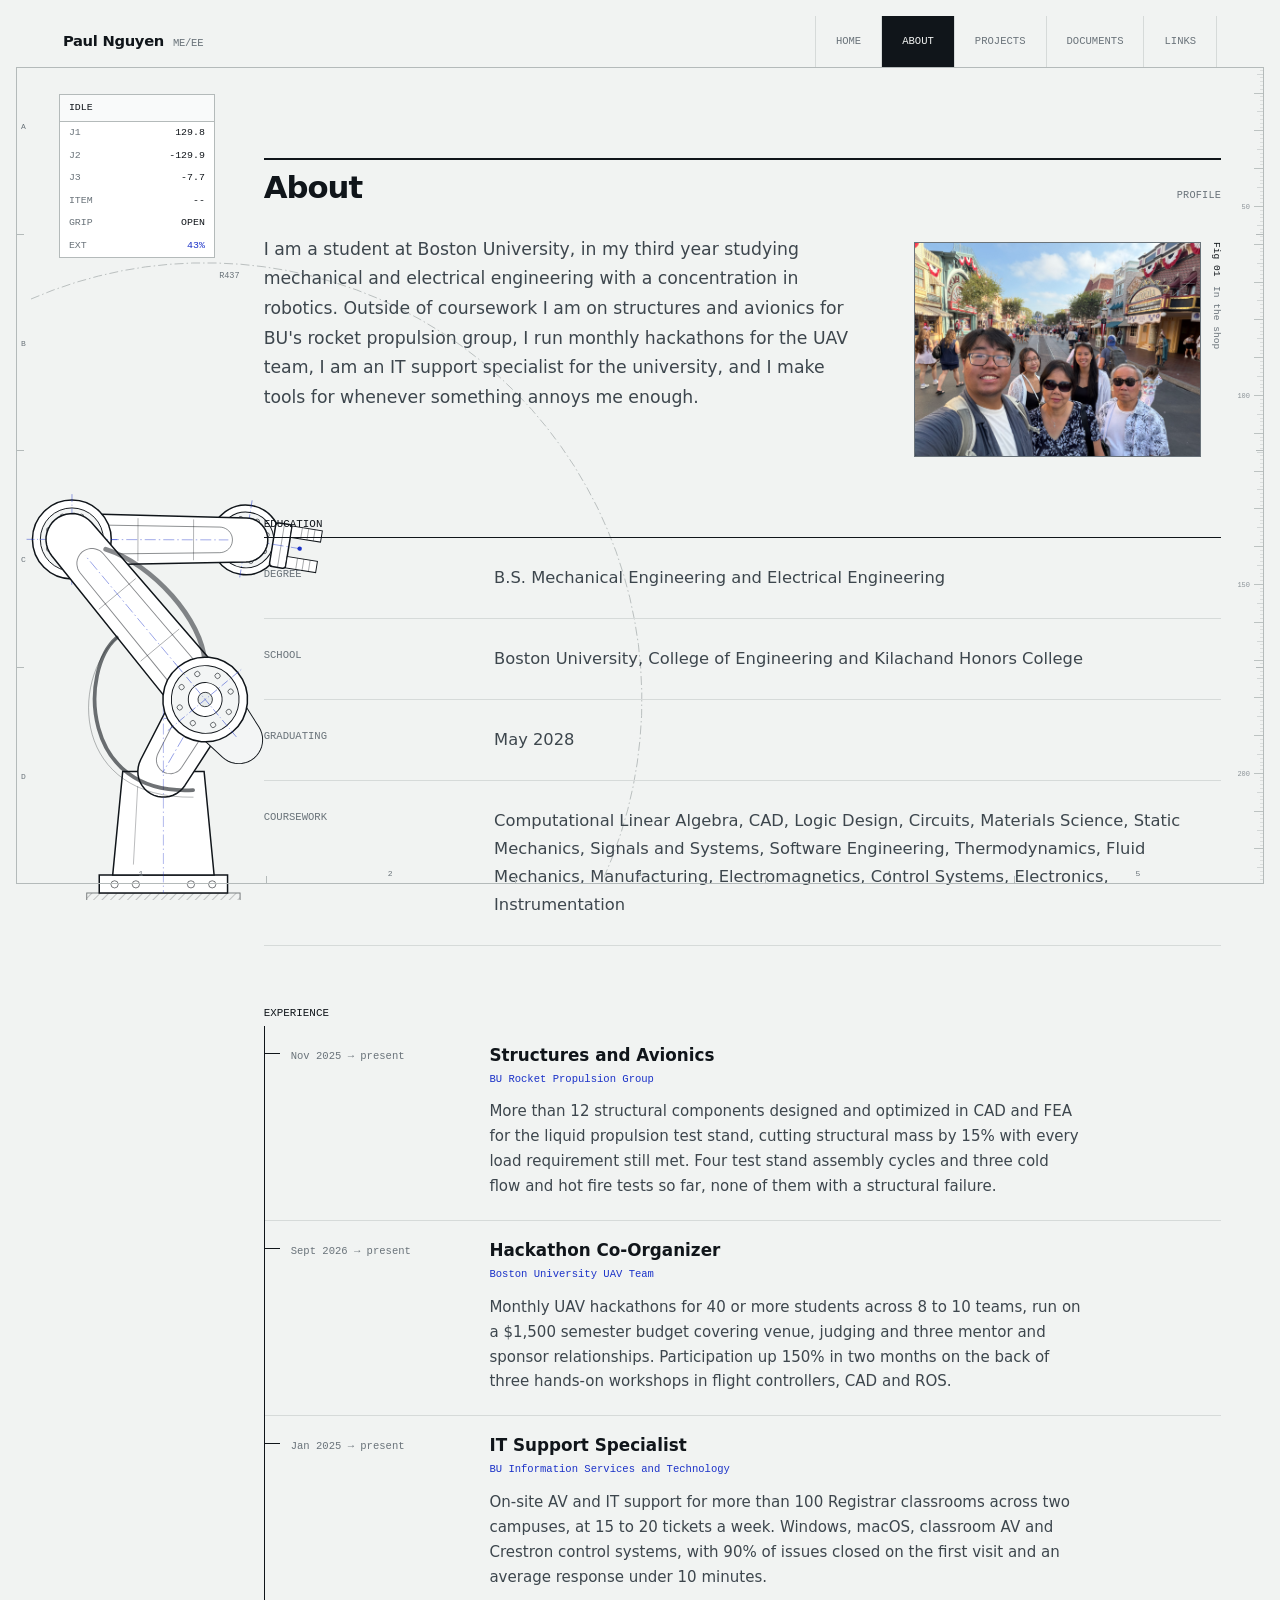
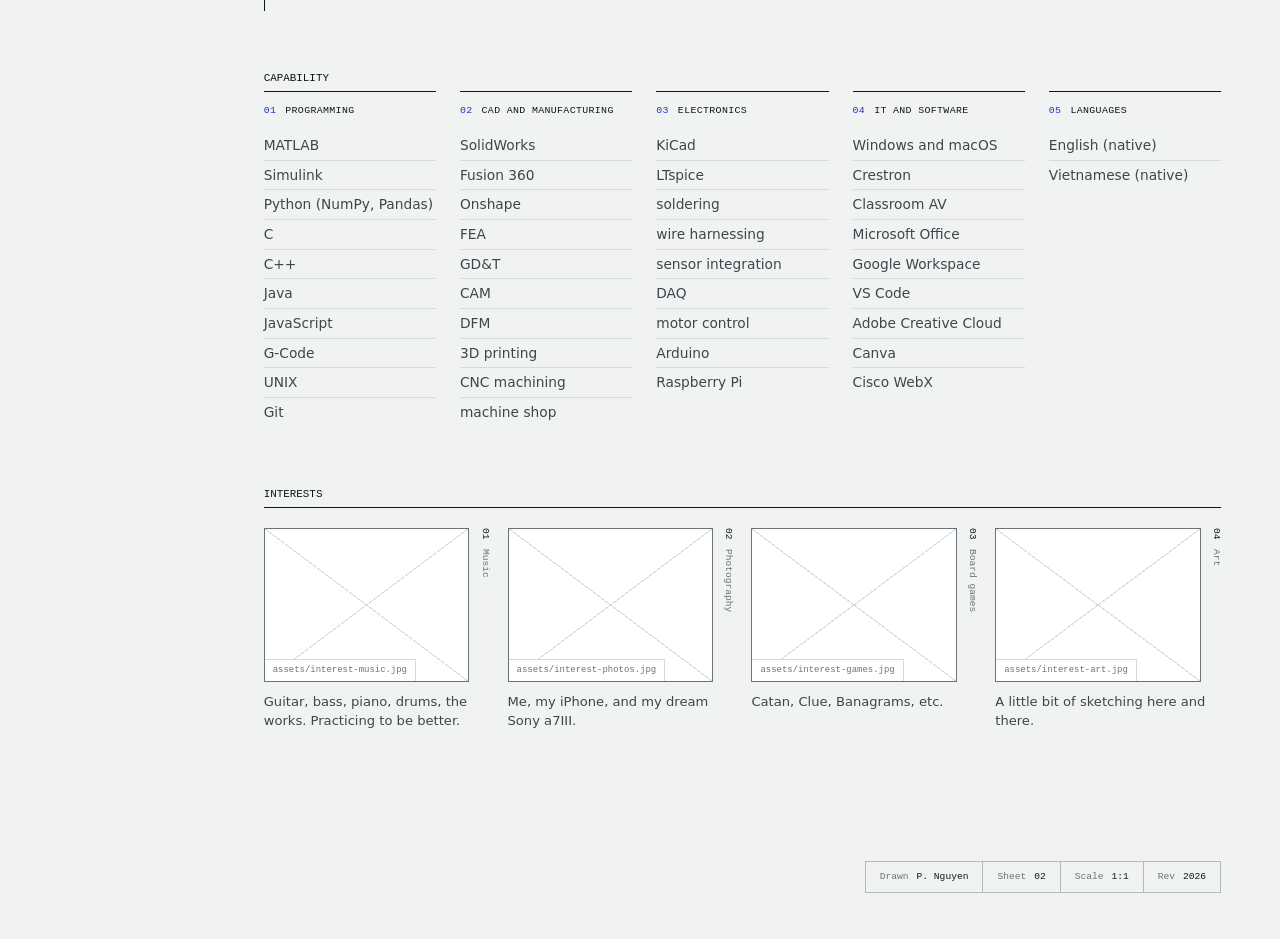
==== commit 9f6d5766: "Add files via upload" ====
--- a/about.html
+++ b/about.html
@@ -33,13 +33,15 @@
 </dialog>
 
 <dialog class="lens" id="lens" aria-label="Enlarged view">
-  <button class="shots-b prev" id="lensPrev" type="button" aria-label="Previous picture">&#8249;</button>
-  <button class="shots-b next" id="lensNext" type="button" aria-label="Next picture">&#8250;</button>
-  <div class="lens-box" id="lensBox"></div>
-  <div class="lens-foot">
+  <div class="lens-head">
     <span id="lensCap"></span>
     <span class="lens-no" id="lensNo"></span>
     <button class="lens-x" id="lensX" type="button" aria-label="Close">&#215;</button>
+  </div>
+  <div class="lens-wrap">
+    <div class="lens-box" id="lensBox"></div>
+    <button class="sheet-b prev" id="lensPrev" type="button" aria-label="Previous picture">&#8249;</button>
+    <button class="sheet-b next" id="lensNext" type="button" aria-label="Next picture">&#8250;</button>
   </div>
 </dialog>
 
--- a/assets/styles.css
+++ b/assets/styles.css
@@ -660,7 +660,6 @@
   .sheet-b.prev{ left: -36px; }
   .sheet-b.next{ right: -36px; }
 }
-.sheet-b:hover{ border-color: var(--ink); background: var(--paper); }
 .sheet-b:focus-visible, .sheet-x:focus-visible{
   outline: 2px solid var(--mark); outline-offset: 2px;
 }
@@ -921,3 +920,243 @@
 @media (prefers-reduced-motion: reduce){
   *, *::before, *::after{ animation-duration: .01ms !important; transition-duration: .01ms !important; }
 }
+
+
+/* ===========================================================
+   EXPERIENCE
+   A run of roles down one rule, each hanging off it on its own tick, with the
+   dates kept out in a column of their own so the titles line up and the eye
+   can go straight down them. Deliberately unlike the rows above it and the
+   legend below: the sheet should not read as the same block three times.
+   =========================================================== */
+.track{ border-left: 1px solid var(--ink); }
+.stint{
+  position: relative;
+  display: grid;
+  grid-template-columns: 10.5em minmax(0, 1fr);
+  gap: 0 clamp(18px, 2.4vw, 34px);
+  padding: 19px 0 21px 26px;
+  /* the tick that fixes each role to the rule, drawn into the background
+     rather than with ::before, which on a block the arm can pass behind
+     already belongs to the veil card */
+  background-image: linear-gradient(var(--ink), var(--ink));
+  background-repeat: no-repeat;
+  background-size: 15px 1px;
+  background-position: 0 27px;
+}
+.stint + .stint{ border-top: 1px solid var(--rule); }
+
+.st-when{
+  font-family: var(--mono); font-size: .66rem;
+  color: var(--ink-3);
+  padding-top: 3px;
+}
+.stint h4{ font-family: var(--sans); font-size: 1.05rem; font-weight: 600; line-height: 1.3; }
+.st-org{
+  font-family: var(--mono); font-size: .66rem;
+  color: var(--mark);
+  margin-top: 4px;
+}
+.stint p{
+  color: var(--ink-2); font-size: .94rem; line-height: 1.66;
+  margin-top: 11px; max-width: 62ch;
+}
+
+/* the same wash as every other block, but stopped at the rule instead of bled
+   past it, so hovering a role never paints over the spine it hangs from */
+.stint::after{
+  content: "";
+  position: absolute;
+  inset: 0 -14px 0 0;
+  z-index: -1;
+  pointer-events: none;
+  background: var(--hover);
+  opacity: 0;
+  transition: opacity .15s;
+}
+.stint:hover::after{ opacity: 1; }
+
+/* narrow enough and the date gives up its column and sits above the role */
+@media (max-width: 760px){
+  .stint{
+    grid-template-columns: minmax(0, 1fr);
+    padding-left: 22px;
+    background-size: 12px 1px;
+    background-position: 0 25px;
+  }
+  .st-when{ padding-top: 0; margin-bottom: 7px; }
+}
+
+
+/* A project's documentation, hung under its gallery so it reads as belonging
+   to the drawing rather than to the writing beside it. Set as wide as the
+   plate, with the name at one end and the file's own type at the other, the
+   way a sheet references the document it was drawn from. */
+.docref{
+  display: flex; align-items: baseline; justify-content: space-between;
+  gap: 14px;
+  margin-top: 16px;
+  padding: 11px 13px;
+  border: 1px solid var(--rule-2);
+  background: var(--white);
+  color: var(--ink);
+  font-family: var(--mono); font-size: .64rem;
+  text-transform: uppercase; letter-spacing: .04em;
+  text-decoration: none;
+  transition: border-color .15s, color .15s;
+}
+.docref i{ font-style: normal; color: var(--ink-3); transition: color .15s; }
+.docref:hover{ border-color: var(--ink); color: var(--mark); }
+.docref:hover i{ color: var(--mark); }
+
+
+/* Still being worked on. A stamp rather than a label: outlined, set small and
+   wide, in the one colour the sheet keeps for things that are live. */
+.wip{
+  display: inline-block;
+  vertical-align: middle;
+  margin-left: 10px;
+  padding: 2px 7px 3px;
+  border: 1px solid var(--mark);
+  color: var(--mark);
+  font-family: var(--mono); font-size: .54rem; font-weight: 500;
+  text-transform: uppercase; letter-spacing: .09em;
+  line-height: 1.5;
+  white-space: nowrap;
+}
+
+
+/* ===========================================================
+   LENS
+   Any view in a sheet opens full size over it. The plate carries no badge
+   saying so: the pointer turns to a magnifier, which is the one convention
+   a picture has always had, and the picture itself is the button.
+   =========================================================== */
+.shots .plate.has{ cursor: zoom-in; }
+/* a clip that is there to be watched is not a plate to enlarge, and the
+   pointer says which it is: the video sits on top, so its own cursor wins */
+video[data-tap]{ cursor: pointer; }
+
+.lens{
+  width: max-content;
+  max-width: calc(100vw - 48px);
+  max-height: calc(100vh - 48px);
+  margin: auto;
+  padding: 0;
+  border: 0;
+  background: none;
+  overflow: visible;
+}
+.lens[open]{ display: flex; flex-direction: column; }
+.lens::backdrop{ background: rgba(241, 243, 242, .93); }
+
+/* The note sits above the picture and hard right, outside it, so nothing is
+   written over the thing you opened. The count and the way out keep it
+   company, since all three are the same small mono aside. */
+.lens-head{
+  display: flex; align-items: baseline; justify-content: flex-end;
+  gap: 16px;
+  margin-bottom: 9px;
+  font-family: var(--mono); font-size: .6rem;
+  color: var(--ink-3);
+}
+.lens-no{ letter-spacing: .05em; white-space: nowrap; }
+
+.lens-wrap{ position: relative; display: flex; min-height: 0; }
+.lens-box{
+  display: flex;
+  min-height: 0;
+  border: 1px solid var(--ink);
+  background: var(--white);
+}
+.lens-box img, .lens-box video{
+  display: block;
+  width: auto; height: auto;
+  /* paper is kept either side so the two steps have somewhere to stand that
+     is not on top of the picture */
+  max-width: calc(100vw - 150px);
+  max-height: calc(100vh - 96px);
+  object-fit: contain;
+}
+.lens-box img{ cursor: zoom-out; }
+
+/* Out here the steps are back to the bare stroke the sheet uses, because out
+   here there is paper under them. The pair drawn on a plate in a gallery stay
+   as they are: inside a picture a stroke has nothing to read against. */
+.lens .sheet-b{ position: absolute; top: 50%; margin-top: -28px; }
+.lens .sheet-b.prev{ left: -46px; right: auto; }
+.lens .sheet-b.next{ right: -46px; left: auto; }
+
+/* the sheet's own pair sit behind the backdrop in roughly the same place and
+   read faintly through it, so they stand down while a picture is open */
+body.lensing .sheet > .sheet-b{ visibility: hidden; }
+.lens-x{
+  appearance: none; cursor: pointer; line-height: 1;
+  font-family: var(--mono); font-size: .85rem;
+  padding: 0; border: 0; background: none; color: var(--ink-3);
+  transition: color .15s;
+}
+.lens-x:hover{ color: var(--ink); }
+
+/* The interests sheet is the project sheet with the writing taken out, so it
+   runs as one column: the name, then the pictures the width of the paper. */
+@media (min-width: 760px){
+  .sheet-grid.one{ grid-template-columns: minmax(0, 1fr); }
+}
+/* One column, and the column is held to about the width a plate has in a
+   project sheet and set in the middle of the paper, title and all, so the
+   two line up on the same left edge rather than the picture drifting off to
+   one side of its own name. */
+.sheet-grid.one{ gap: 18px; justify-items: center; }
+.sheet-grid.one > *{ width: 100%; max-width: 660px; }
+.sheet-grid.one .sheet-tx h3{ margin-bottom: 0; }
+
+
+/* ===========================================================
+   GALLERY STEPS
+   On the picture rather than beside it, because inside a plate there is no
+   paper for a bare stroke to stand on. Drawn as a small white plate with a
+   hairline and an ink mark, the same cut as the sheet's close button, which
+   is the only way a control stays readable over a photograph that knows
+   nothing about it. The same pair serves the enlarged view.
+   =========================================================== */
+.shots-b{
+  position: absolute;
+  top: 50%; margin-top: -17px;
+  z-index: 2;
+  appearance: none; cursor: pointer; line-height: 1;
+  font-family: var(--mono); font-size: 1rem;
+  width: 26px; height: 34px;
+  padding: 0;
+  border: 1px solid var(--rule-2);
+  background: var(--white);
+  color: var(--ink-3);
+  transition: color .15s, border-color .15s;
+}
+.shots-b:hover{ color: var(--ink); border-color: var(--ink); }
+.shots-b:focus-visible{ outline: 2px solid var(--mark); outline-offset: 2px; }
+.shots-b.prev{ left: 8px; }
+.shots-b.next{ right: 8px; }
+
+
+/* ===========================================================
+   INTERESTS IN ONE ROW
+   All the same size, side by side. Laying them out across rather than down
+   means the row takes however many interests there are without the count
+   being written down anywhere, and every column is cut to the same width.
+   =========================================================== */
+@media (min-width: 720px){
+  .tiles{
+    grid-auto-flow: column;
+    grid-template-columns: none;
+    grid-auto-columns: minmax(0, 1fr);
+    grid-auto-rows: auto;
+  }
+}
+/* the spans are what made them different sizes, so they stand down; the
+   shape: lines in content.js can stay or go, they do nothing either way */
+.tile.wide, .tile.tall, .tile.big{ grid-column: auto; grid-row: auto; }
+/* and each plate takes the same proportion rather than filling whatever room
+   its tile happened to be given */
+.tile .figwrap{ flex: none; }
+.tile .plate{ aspect-ratio: 4 / 3; }
